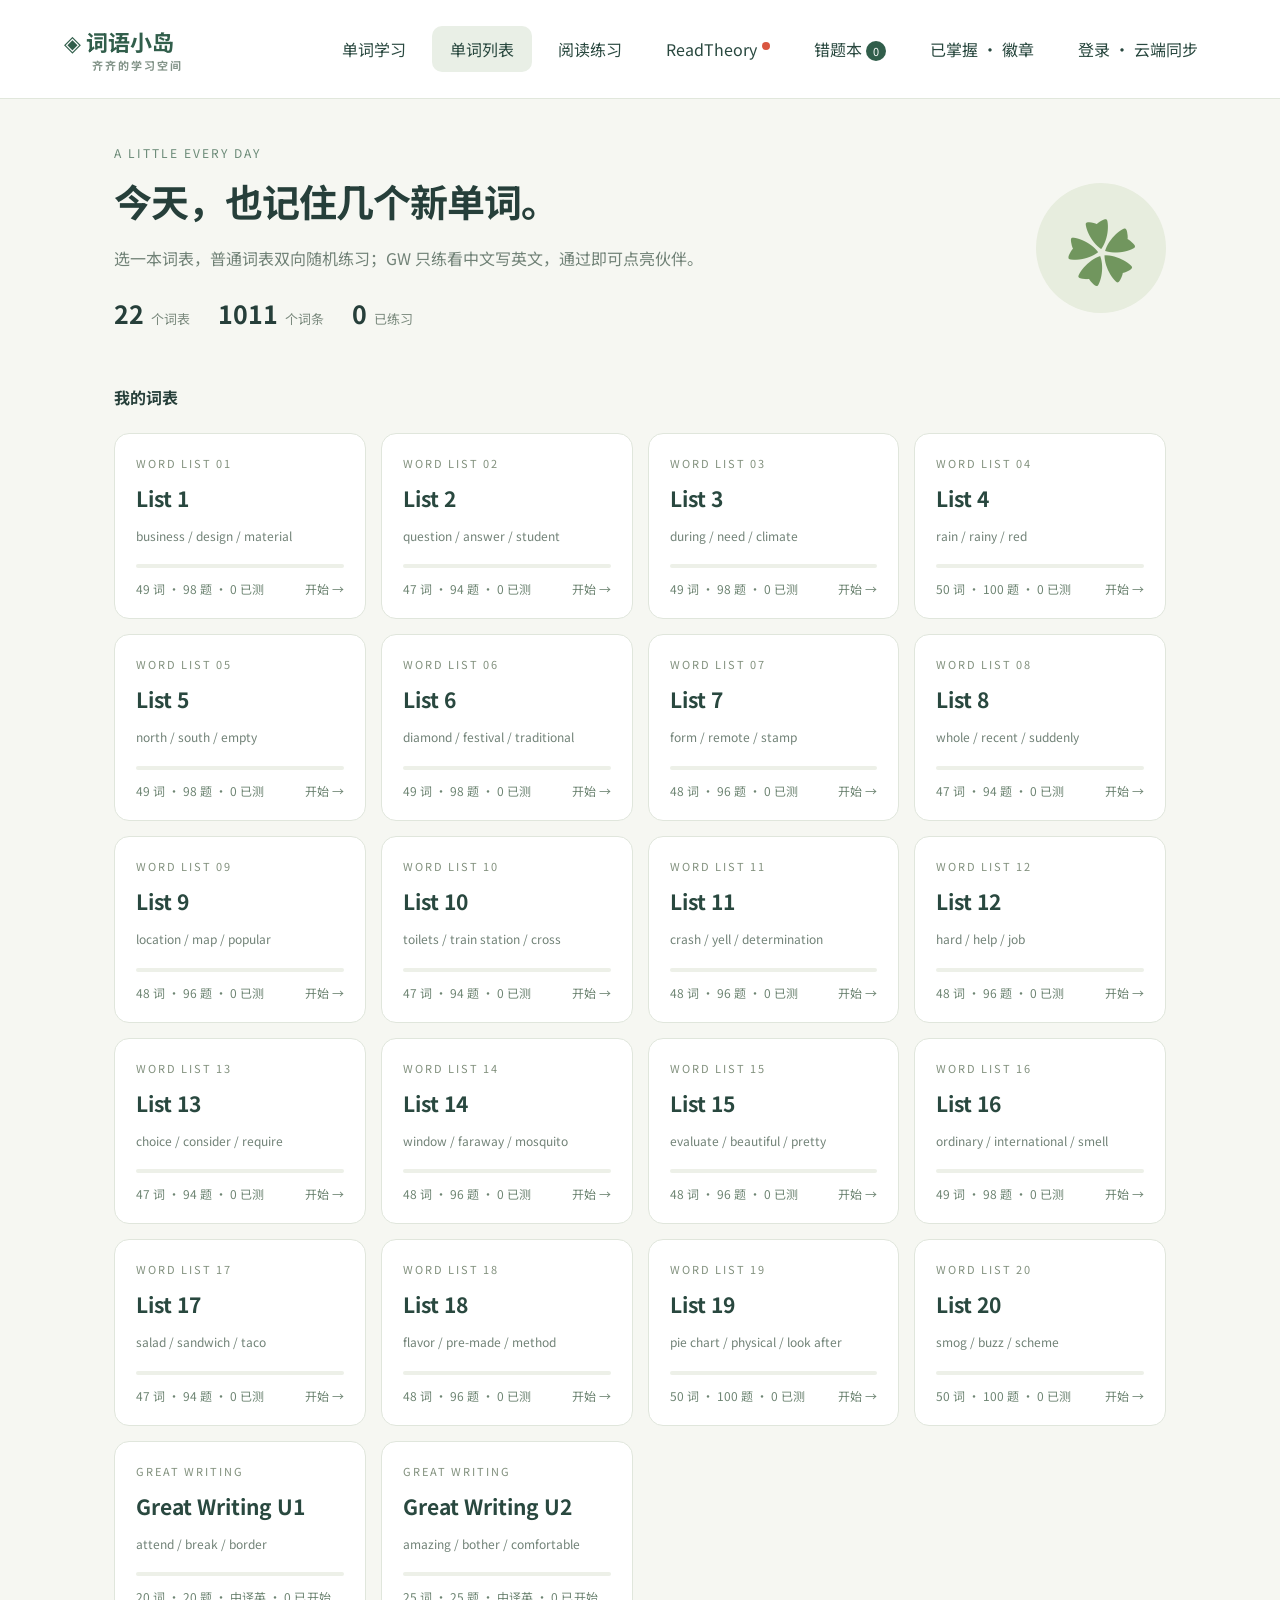
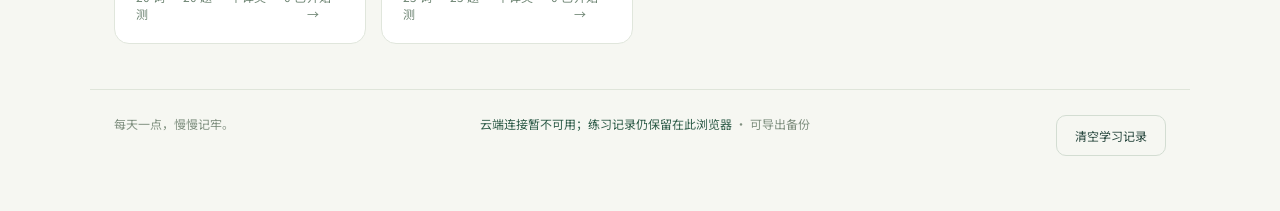
==== index.html @ cd034097 "Give each of the 99 penguins a name Shown in the collection, the new-penguin popup and the island de" ====
<!doctype html>
<html lang="zh-CN"><head><meta charset="utf-8"><meta name="viewport" content="width=device-width,initial-scale=1"><meta name="description" content="齐齐的双优一段单词练习：22个词表，中英文随机练习与错题复习。"><title>词语小岛 · 齐齐的单词练习</title><link rel="stylesheet" href="style.css?v=20261118-popup"></head>
<body><header><a class="brand" href="#">◈ 词语小岛 <small>齐齐的学习空间</small></a><nav><button id="learn-nav">单词学习</button><button id="lists-nav" class="active">单词列表</button><button id="review-nav" hidden style="display:none">单词运用</button><button id="reading-nav">阅读练习</button><button id="mistakes-nav">错题本 <span id="badge">0</span></button><button id="mastered-nav">已掌握 · 徽章</button><button id="account-nav">登录 · 云端同步</button></nav></header><main id="app"></main><footer>每天一点，慢慢记牢。<span><span id="sync-status">正在连接云端…</span> · 可导出备份</span><button id="reset-nav" class="outline">清空学习记录</button></footer><script src="vocab.js?v=20261102-usage-456"></script><script src="gw-u2.js?v=20261102-usage-456"></script><script src="rabbit-data.js?v=20261102-usage-456"></script><script src="app.js?v=20261118-readtheory"></script><script src="reading-data.js?v=20261102-usage-456"></script><script src="reading-hints.js?v=20261102-usage-456"></script><script src="reading-rewards.js?v=20261102-usage-456"></script><script src="reading.js?v=20261102-usage-456"></script><script src="word-scenes.js?v=20261102-usage-456"></script><script src="learning.js?v=20261102-usage-456"></script><script src="usage-data.js?v=20261102-usage-456"></script><script src="usage-456.js?v=20261102-usage-456"></script><script src="usage.js?v=20261102-usage-456"></script><script src="island-free.js?v=20261102-usage-456"></script><script src="lexile-mountain.js?v=20261118-lexile1200"></script><script src="readtheory.js?v=20261118-names"></script><script src="cloud-config.js"></script><script src="cloud-sync.js?v=20261118-sync-fix"></script></body></html>
---- style.css ----
@import url('https://fonts.googleapis.com/css2?family=Noto+Sans+SC:wght@400;500;600;700&display=swap');
:root{font-family:'Noto Sans SC',system-ui,sans-serif;color:#263f3a;background:#f6f7f2;font-synthesis:none}*{box-sizing:border-box}body{margin:0}button,input,select{font:inherit}button{cursor:pointer;border:0;border-radius:10px;padding:11px 18px;background:#e8eee6;color:#29483f}button:hover{filter:brightness(.96)}button:disabled{opacity:.5;cursor:default}button.primary{background:#315e4b;color:white}button.outline{background:transparent;border:1px solid #d3ddd2}header{padding:25px max(5vw,20px);display:flex;align-items:center;justify-content:space-between;background:#fff;border-bottom:1px solid #e1e7dc}.brand{font-weight:700;font-size:22px;color:#315e4b;text-decoration:none}.brand small{display:block;font-size:11px;color:#819287;margin-left:28px;letter-spacing:2px}nav{display:flex;gap:8px}nav button{background:transparent}nav .active{background:#e9efe6}#badge{background:#315e4b;color:white;border-radius:30px;padding:2px 7px;font-size:11px}main{max-width:1100px;margin:45px auto;padding:0 24px;min-height:70vh}.eyebrow{font-size:12px;letter-spacing:2px;color:#6b8a77}h1{font-size:38px;letter-spacing:-1px;margin:12px 0}p{line-height:1.8;color:#718277}.hero{display:flex;justify-content:space-between;align-items:center;margin-bottom:32px}.hero-art{font-size:70px;background:#e7edde;border-radius:50%;width:130px;height:130px;display:grid;place-items:center;color:#71965e;transform:rotate(-10deg)}.stats{display:flex;gap:28px;margin:22px 0}.stats strong{font-size:25px;margin-right:7px}.stats span{color:#7b8a7e;font-size:13px}.toolbar{display:flex;gap:12px;align-items:center;justify-content:space-between;margin:24px 0;flex-wrap:wrap}.mode{display:flex;gap:5px;background:#e7ece3;padding:5px;border-radius:13px}.mode button{background:transparent;font-size:13px}.mode .selected{background:white;box-shadow:0 2px 4px #263f3a0d}.grid{display:grid;grid-template-columns:repeat(4,1fr);gap:15px}.list{background:white;border:1px solid #e0e6dc;text-align:left;padding:21px;border-radius:15px;transition:transform .15s}.list:hover{transform:translateY(-3px);border-color:#8aa78d}.list .num{font-size:11px;color:#82917e;letter-spacing:2px}.list h2{margin:12px 0;font-size:21px}.list p{font-size:12px;white-space:nowrap;overflow:hidden;text-overflow:ellipsis;margin:0 0 18px}.progress{height:4px;background:#edf0e8;border-radius:3px;margin:12px 0}.progress i{display:block;height:100%;background:#8aa772;border-radius:3px}.list-bottom{display:flex;justify-content:space-between;font-size:12px;color:#6e8573}.back{padding-left:0;background:transparent;color:#698074}.practice{max-width:720px;margin:20px auto}.practice-head{display:flex;justify-content:space-between;font-size:13px;color:#6d8174;margin:20px 0}.card{background:white;border:1px solid #e0e6da;padding:40px;border-radius:22px;box-shadow:0 12px 40px #24483705}.prompt{font-size:38px;line-height:1.4;margin:24px 0 30px;word-break:break-word}.answer{width:100%;padding:17px;border:1px solid #cdd8cc;border-radius:12px;background:#fafbf7;outline:none;font-size:19px}.answer:focus{border-color:#547959;box-shadow:0 0 0 3px #e7efdf}.actions{display:flex;gap:10px;margin-top:20px;flex-wrap:wrap}.feedback{margin-top:24px;padding:20px;background:#edf4e9;border-radius:12px;line-height:1.8}.feedback.wrong{background:#fbf0e7}.feedback p{margin:8px 0;font-size:14px}.translation{font-size:22px;font-weight:600}.hint{font-size:12px;color:#8a978a}.empty{text-align:center;padding:60px 20px;background:#fff;border-radius:20px}.mistake{display:flex;align-items:center;justify-content:space-between;padding:22px;background:white;border:1px solid #e1e7dd;border-radius:14px;margin:12px 0;gap:20px}.mistake strong{font-size:20px}.mistake p{margin:5px 0;font-size:13px}.mistake small{color:#8a978a}.mistake button{white-space:nowrap;font-size:12px}footer{max-width:1100px;margin:30px auto;padding:25px 24px;border-top:1px solid #dfe5da;font-size:12px;color:#809080;display:flex;justify-content:space-between;gap:12px}select{padding:10px;border:1px solid #d4dfcf;border-radius:10px;background:white;color:#315e4b}a{color:#315e4b}:focus-visible{outline:3px solid #a5bc8b;outline-offset:3px}@media(max-width:800px){.grid{grid-template-columns:repeat(2,1fr)}h1{font-size:30px}.hero-art{width:90px;height:90px;font-size:45px}.card{padding:25px}.prompt{font-size:30px}header{padding:18px}.brand{font-size:18px}.brand small{font-size:9px}nav button{padding:9px;font-size:12px}footer{flex-direction:column}}@media(max-width:420px){main{padding:0 16px;margin-top:30px}.hero-art{display:none}.list{padding:16px}.stats{gap:15px}.stats strong{font-size:21px}.mistake{align-items:flex-start;flex-direction:column}}

.verification{background:#fff5dc;border:1px solid #eedca9;border-radius:12px;padding:16px;margin:14px 0}.verification strong{font-size:14px;color:#8b631f}.verification .actions button{font-size:12px}

.reward-summary{display:flex;align-items:center;gap:24px;background:#f0e8d8;border:1px solid #e5d8bd;border-radius:22px;padding:24px;margin:25px 0}.reward-summary svg{width:110px}.reward-summary>div:last-child{flex:1}.reward-summary strong{font-size:30px}.badge-grid{display:grid;grid-template-columns:repeat(4,1fr);gap:14px}.capy-badge{border-radius:18px;padding:18px;text-align:center;display:flex;align-items:center;flex-direction:column;gap:8px;border:1px solid #e1d5b8;background:#fff8e8}.capy-badge svg{width:100px}.capy-badge small{color:#8c7855}.capy-badge.locked{filter:grayscale(1);opacity:.4;background:#fff}.reward-toast{position:fixed;bottom:24px;left:50%;transform:translateX(-50%);padding:18px 24px;border-radius:16px;background:#315e4b;color:white;z-index:10;box-shadow:0 8px 24px #0002;max-width:90vw;text-align:center}header nav{flex-wrap:wrap;justify-content:flex-end}@media(max-width:650px){.badge-grid{grid-template-columns:repeat(2,1fr)}header{gap:12px;flex-wrap:wrap}.reward-summary{padding:18px;gap:12px}.reward-summary svg{width:75px}.reward-summary strong{font-size:24px}}

.capy-art{display:inline-block;width:120px;aspect-ratio:4/5;background-image:url("assets/capybara-atlas.png");background-size:500% 400%;background-repeat:no-repeat;flex-shrink:0}.capy-badge .capy-art{width:120px}.reward-summary .capy-art{width:100px}@media(max-width:650px){.reward-summary .capy-art{width:75px}}

.account-card{max-width:650px;margin:30px auto}.account-card label{display:block;margin:18px 0 8px}.account-card h1{font-size:30px}#sync-status{color:#315e4b}

.pronunciation{display:inline-block;margin:6px 0 6px 8px;padding:6px 10px;border-radius:10px;background:#edf3ec;color:#356444;font-size:14px;text-decoration:none}.pronunciation:hover{background:#dce8da}.pronunciation:focus-visible{outline:2px solid #356444;outline-offset:3px}

.team-grid{display:grid;grid-template-columns:repeat(auto-fit,minmax(180px,1fr));gap:14px;margin-bottom:28px}.team-card{padding:18px;border:1px solid #e4e7dc;border-radius:18px;background:#faf8ef}.team-card h3{margin:10px 0}.team-scene{font-size:30px}.team-complete{background:#e6f1de;border-color:#9db98a}.mystery-egg{font-size:88px;display:block;padding:16px}.hatch-overlay{position:fixed;inset:0;background:#243127aa;z-index:1000;display:grid;place-items:center;padding:20px}.hatch-card{background:#fffaf0;border-radius:24px;padding:28px;text-align:center;width:min(360px,100%);box-shadow:0 20px 80px #0003}.hatch-egg{font-size:100px;animation:egg-hatch 1.1s forwards}.hatch-reveal{height:0;overflow:hidden;animation:capy-reveal .3s 1.1s forwards}.hatch-reveal .capy-art{margin:auto}@keyframes egg-hatch{20%,60%{transform:rotate(-12deg)}40%,80%{transform:rotate(12deg)}100%{height:0;opacity:0;overflow:hidden}}@keyframes capy-reveal{to{height:150px}}@media(prefers-reduced-motion:reduce){.hatch-egg{display:none}.hatch-reveal{animation:none;height:150px}}

.island-preview{display:block;width:100%;padding:0;border:0;border-radius:14px;overflow:hidden;background:#fff6df}.island-art{display:block;aspect-ratio:1;background-image:url(assets/capybara-worlds-v1.webp);background-size:300% 200%;background-repeat:no-repeat;width:100%}.island-preview.island-locked{filter:grayscale(1);opacity:.5;cursor:default}.island-preview:not(:disabled):hover{box-shadow:0 0 0 3px #87a76b}.island-modal{width:min(620px,100%);max-height:92vh;overflow:auto}.island-modal .island-art{border-radius:16px}

.island-workspace{display:grid;grid-template-columns:minmax(0,2fr) minmax(240px,1fr);gap:20px;align-items:start}.island-stage{position:relative;isolation:isolate;overflow:hidden;border-radius:20px}.island-spot{position:absolute;transform:translate(-50%,-65%);padding:0;width:17%;aspect-ratio:1;border:2px dashed #fff9;border-radius:50%;background:#fff7;color:#456a44;font-size:26px}.island-spot.occupied{background:transparent;border-color:transparent}.island-spot .capy-art{width:100%;max-width:100px;height:auto;margin:0;filter:drop-shadow(0 3px 2px #0003)}.island-spot small{display:block;background:#fff9;border-radius:8px;color:#243f2a;font-size:clamp(10px,1.5vw,14px);padding:2px;line-height:1.1}.island-spot:hover,.island-spot:focus-visible{outline:3px solid #e5b33d;outline-offset:2px}.island-controls select{display:block;width:100%;margin:12px 0;padding:10px;max-width:100%}@media(max-width:750px){.island-workspace{grid-template-columns:1fr}}

header nav{flex-wrap:wrap}.reading-workspace{display:grid;grid-template-columns:minmax(0,1fr) minmax(0,1fr);gap:28px;align-items:start}.reading-passage{position:sticky;top:20px;max-height:85vh;overflow:auto;font-size:18px;line-height:1.85}.reading-passage p{position:relative;padding-left:24px;color:#25392d}.paragraph-number{position:absolute;left:0;top:3px;font-size:11px;color:#879380}.reading-passage h2{font-family:Georgia,serif;line-height:1.4}.reading-question{margin:0 0 24px;padding:20px;min-width:0;border:1px solid #e1e6db}.reading-question legend{font-weight:600;line-height:1.6;padding:0 8px;max-width:100%}.reading-option{display:flex;gap:10px;align-items:flex-start;padding:11px 10px;margin:6px 0;border:1px solid #e3e6dc;border-radius:10px;cursor:pointer;line-height:1.6}.reading-option input{width:18px;min-width:18px;height:18px;margin:4px 0 0;accent-color:#56764d}.reading-option:has(input:checked){background:#edf3e9;border-color:#668560}.reading-option:focus-within{outline:2px solid #668560}.reading-option.correct-option{background:#e4f1dc;border-color:#88ad76}.reading-wrong{border-color:#d5a195}.reading-verdict{font-size:14px;line-height:1.7}.reading-result{padding:20px;background:#edf3e5;border-radius:16px;margin:0 0 24px}#reading-message{color:#a34132}.reading-list h2{font-size:22px;line-height:1.4}@media(max-width:800px){.reading-workspace{grid-template-columns:1fr}.reading-passage{position:static;max-height:none}.reading-question{padding:14px}.reading-passage{font-size:17px}}

.reading-decor{display:block;width:100%;aspect-ratio:1;background-image:url(assets/reading-decor-atlas-v1.png);background-size:600% 800%;background-repeat:no-repeat}.decor-inventory{display:grid;grid-template-columns:repeat(auto-fill,minmax(115px,1fr));gap:14px;padding:16px 0}.decor-inventory article{background:#fffaf0;padding:12px;border-radius:14px}.decor-inventory strong,.decor-inventory small{display:block;margin-top:7px}.decor-inventory small{font-size:12px}.reading-rewards{background:#f9f5e8;padding:20px;border-radius:18px;margin:20px 0 28px}.reading-rewards summary{cursor:pointer;padding:8px 0}.reading-rewards p{line-height:1.7}.decor-spot{width:14%;z-index:2}.decor-spot .reading-decor{filter:drop-shadow(0 3px 2px #0002)}.decor-spot small{font-size:10px}.island-controls button[aria-pressed=true]{background:#d9e8d0;border-color:#739567}.reading-strategy{padding:10px;background:#f7f4e9;border-radius:10px;font-size:14px;line-height:1.8}.reading-strategy summary{cursor:pointer}.reading-result #reading-cooldown{line-height:1.7}

.reading-earned{display:flex;gap:16px;flex-wrap:wrap;margin:14px 0}.reading-earned>div{width:110px;text-align:center}.reading-earned small{display:block}

.reading-strategy p{white-space:pre-line}.special-mini{display:block;position:relative;border-radius:16px;background:radial-gradient(ellipse at 50% 65%,#fff9b5 0%,#f4d9a9 45%,#d9c8ee 100%);box-shadow:inset 0 0 0 2px #d7ac55;padding:8px}.special-marker{display:block;font-size:10px;color:#704b12;letter-spacing:1px}.special-collection-card{border:2px solid #d9ac50;box-shadow:0 5px 14px #d7ad5526}.special-card-button{display:block;border:0;background:transparent;width:100%;padding:0}.special-reveal-button{margin-top:8px;font-size:12px;padding:7px 10px;border-color:#c6a24e;background:#fff6db}.reward-ceremony-overlay{position:fixed;inset:0;z-index:1200;background:#19132be8;display:grid;place-items:center;padding:18px;backdrop-filter:blur(5px)}.reward-ceremony{position:relative;width:min(540px,100%);max-height:94vh;overflow:auto;border:2px solid #e4c578;border-radius:24px;background:linear-gradient(#fff9e9,#eee6f7);padding:24px;text-align:center;box-shadow:0 0 70px #e6c16b33}.ceremony-close{position:absolute;right:12px;top:10px;border:0;background:transparent;font-size:26px;padding:4px 10px}.ceremony-eyebrow{color:#896327;letter-spacing:2px;font-size:12px;margin:12px 0}.reward-ceremony h2{font-size:28px;margin:10px 0 18px}.ceremony-world{position:relative;overflow:hidden;border-radius:18px;isolation:isolate}.ceremony-world .island-art{filter:saturate(.85);opacity:.9}.ceremony-relic{position:absolute;left:50%;top:42%;transform:translate(-50%,-10%);width:40%;filter:drop-shadow(0 8px 10px #2228);animation:relic-arrive .6s ease-out}.ceremony-relic:before{content:'';position:absolute;inset:-30%;border-radius:50%;background:radial-gradient(#fffad7aa,#ffce6255,transparent 70%);z-index:-1}.ceremony-stars{position:absolute;left:8%;right:8%;top:28%;color:#ffea9c;font-size:40px;text-shadow:0 0 16px #b98205;letter-spacing:16px;animation:ceremony-spark 2.3s ease-in-out infinite}.ceremony-chest{position:absolute;left:50%;top:57%;transform:translate(-50%,-25%);width:34%;height:22%;border:4px solid #604024;border-radius:18px 18px 10px 10px;background:linear-gradient(90deg,#986036,#d7944a,#986036);box-shadow:0 10px 20px #0004;display:grid;place-items:center;color:#ffe59e;font-size:40px}.ceremony-chest:before{content:'';position:absolute;inset:10% 38%;border-left:7px solid #e8bd57;border-right:7px solid #e8bd57}.ceremony-chest span{z-index:1}.ceremony-world-name{font-weight:600;color:#795d29}.ceremony-caption{font-size:11px;color:#7e7d77}.special-placed{isolation:isolate}.special-placed:before{content:'';position:absolute;inset:0;border-radius:50%;background:radial-gradient(#fff4a9aa,#ffd96e55,transparent 72%);z-index:-1}.special-placed:after{content:'✦';position:absolute;right:-4px;top:-4px;color:#bd850b;text-shadow:0 0 3px #fff;font-size:18px}@keyframes relic-arrive{from{opacity:0;transform:translate(-50%,20%) scale(.5)}to{opacity:1;transform:translate(-50%,-10%) scale(1)}}@keyframes ceremony-spark{50%{opacity:.5;transform:scale(.94)}}@media(prefers-reduced-motion:reduce){.ceremony-relic,.ceremony-stars{animation:none}}



.free-island-stage{cursor:crosshair}.free-island-piece{cursor:grab;touch-action:none;user-select:none}.free-island-piece.is-dragging{cursor:grabbing;opacity:.9}.free-island-piece.free-selected{outline:2px solid #f0c654;outline-offset:2px}.free-island-piece .reading-decor,.free-island-piece .capy-art,.free-island-piece small{pointer-events:none}

/* Separate square rabbit cells keep ears and props clear of adjacent sprites. */
.rabbit-art{background-image:none;display:inline-flex;align-items:flex-end}.rabbit-tile{display:block;width:100%;aspect-ratio:1;background-image:url(assets/rabbit-stickers-v1.png);background-size:300% 200%;background-repeat:no-repeat}.island-controls option.partner-on-island{color:#27694e;font-weight:700}.island-controls option.partner-in-collection{color:#526477}.rabbit-collection{margin:30px 0}.rabbit-collection .capy-badge{background:#fff1f2;border-color:#eed1d7}

.study-steps{display:flex;flex-wrap:wrap;gap:10px;margin:24px 0}.study-steps span{padding:10px 14px;border-radius:20px;background:#e9eee2;color:#46654e;font-size:14px}.study-list .actions{gap:6px}.study-list button{font-size:13px}.study-english h1{font-size:46px;overflow-wrap:anywhere;letter-spacing:0;margin:18px 0 5px}.study-phonetic{color:#7a867c}.study-chinese{font-size:24px;margin:24px 0;min-height:45px}.study-example{background:#f4f5ec;border-radius:12px;padding:16px;margin:22px 0}.study-example p{color:#465f52;margin-bottom:0}.study-covered{border:2px dashed #bbccb8;border-radius:12px;padding:22px;color:#687f6c;font-size:19px;background:#f5f8f1}.study-card label{font-size:13px;color:#687e6e}.study-card textarea{display:block;width:100%;min-height:72px;resize:vertical;margin:10px 0;border:1px solid #d3dece;border-radius:10px;padding:12px;font:inherit}.study-rating{justify-content:space-between}.study-recall button[aria-pressed=true]{background:#d7e6ca}@media(max-width:500px){.study-english h1{font-size:36px}.study-practice .toolbar{gap:6px}.study-practice .toolbar button{font-size:12px;padding:10px}.study-chinese{font-size:21px}}

.study-buds{display:flex;gap:12px;justify-content:center;margin:20px 0;font-size:25px}.study-scene{display:flex;gap:14px;padding:16px;border-radius:14px;background:#fff4df;margin:20px 0}.study-scene>span{font-size:38px}.study-scene strong{font-size:14px;color:#7a643c}.study-scene p{margin:6px 0 0;color:#705f43;font-size:14px}.study-rating{gap:8px}.study-rating button{flex:1;min-width:90px}.study-flower{font-size:90px;animation:study-bloom .7s ease-out}.study-complete{max-width:720px;margin:30px auto}.study-complete .actions{justify-content:center}@keyframes study-bloom{from{transform:scale(.3) rotate(-20deg);opacity:0}to{transform:scale(1);opacity:1}}@media(prefers-reduced-motion:reduce){.study-flower{animation:none}}

.study-illustration{margin:22px 0;border-radius:16px;overflow:hidden;background:#fff6e7}.study-illustration img{display:block;width:100%;height:auto;aspect-ratio:3/2;object-fit:contain}

.study-buds{gap:clamp(3px,1vw,12px);font-size:clamp(18px,4.8vw,25px);flex-wrap:wrap}.study-example .study-example-en{margin:12px 0 0}.study-example .study-example-zh{margin:8px 0 0;color:#728174;font-size:14px}

.vocab-example .study-example-en{margin:10px 0 0}.vocab-example .study-example-zh{margin:6px 0 0;color:#718277}

.mistake>div:first-child{flex:1;min-width:0}.mistake-picture{width:min(100%,640px);margin-top:12px}.mistake-picture img{display:block;width:100%;height:auto;border-radius:12px}

.usage-context{font-size:clamp(20px,3vw,27px);line-height:1.7;white-space:pre-line}.usage-options{display:grid;gap:12px;margin:24px 0}.usage-options button{text-align:left;min-height:54px;font-size:19px;white-space:normal;overflow-wrap:anywhere}.usage-options button[aria-pressed=true]{border:2px solid var(--accent,#8a683e)}.usage-options button:disabled{opacity:1}.usage-options strong{margin-right:12px}
.rt-go{display:flex;gap:14px;align-items:center;flex-wrap:wrap;margin:22px 0}a.button{display:inline-block;padding:13px 22px;border-radius:10px;text-decoration:none;font-weight:600}a.button.primary{background:#315e4b;color:#fff}.stats{flex-wrap:wrap}.rt-section{padding:24px;margin:0 0 18px}.rt-section h2{margin:0 0 14px;font-size:19px}.rt-badges{display:grid;grid-template-columns:repeat(auto-fill,minmax(88px,1fr));gap:10px}.rt-badge{text-align:center;padding:12px 6px;border-radius:14px;background:#f1f3ee;opacity:.6}.rt-badge.earned{background:#f9f0d6;opacity:1}.rt-badge span{font-size:30px;display:block}.rt-badge small{font-size:12px;color:#55695c}.rt-today{padding:28px;margin:22px 0;background:#fffaf0;border-color:#efe2bf}.rt-today.complete{background:#eef6e8;border-color:#b9d3a8}.rt-today h2{margin:0 0 16px}.rt-steps{list-style:none;padding:0;margin:0}.rt-steps li{display:flex;justify-content:space-between;align-items:center;gap:14px;padding:16px 0;border-top:1px solid #eadfc4;flex-wrap:wrap}.rt-steps li>div{display:flex;flex-direction:column;gap:10px;align-items:flex-start}.rt-steps strong{font-size:18px}.rt-steps li.checked strong{color:#5f8a52}.rt-check{min-height:52px;padding:12px 22px;font-size:17px;border:2px solid #315e4b;background:#fff;color:#315e4b;border-radius:999px}.rt-check[aria-pressed=true]{background:#5f8a52;border-color:#5f8a52;color:#fff}.rt-week{display:grid;grid-template-columns:repeat(7,1fr);gap:8px}.rt-day{text-align:center;padding:10px 4px;border-radius:12px;background:#f1f3ee}.rt-day small{display:block;font-size:12px;color:#7b8a7e}.rt-day span{font-size:24px}.rt-day.full{background:#f9f0d6}.rt-day.half{background:#f4f1e6}#rt-nav.rt-due::after{content:'';display:inline-block;width:8px;height:8px;margin-left:5px;border-radius:50%;background:#d9553f;vertical-align:super}.rt-quiz-total{display:flex;align-items:baseline;gap:8px;flex-wrap:wrap}.rt-quiz-total strong{font-size:44px;color:#315e4b;letter-spacing:-1px}.rt-quiz-total em{font-style:normal;font-size:14px;background:#e4f1dc;color:#3f6b38;padding:3px 10px;border-radius:999px}.rt-quiz-bar{height:10px;border-radius:6px}.rt-quiz-bar i{border-radius:6px}.rt-quiz-form{display:flex;gap:10px;align-items:flex-end;margin-top:18px;flex-wrap:wrap}.rt-quiz-form label{flex:1;min-width:200px;font-size:14px;color:#55695c}.rt-quiz-form input{display:block;width:100%;margin-top:6px;padding:12px;border:1px solid #cdd8cc;border-radius:10px;background:#fafbf7;font-size:18px}.rt-quiz-form button{min-height:50px}.rt-sticker{display:grid;place-items:center;width:100%;aspect-ratio:1;container-type:inline-size;line-height:1}.rt-sticker>span{font-size:72cqw;filter:drop-shadow(0 3px 2px #0003)}
.rt-day.can-fill,.rt-day.battery{border:0;font:inherit;cursor:pointer;width:100%;padding:10px 4px}.rt-day.can-fill{background:#eef3fb;color:#3b5a85}.rt-day.can-fill span{font-size:16px}.rt-day.battery{background:#e3eefc}
.rt-penguin{display:block;width:100%;aspect-ratio:1;background-image:url(assets/penguin-stickers-v2.webp);background-size:1000% 1000%;background-repeat:no-repeat}.rt-penguins{display:grid;grid-template-columns:repeat(auto-fill,minmax(72px,1fr));gap:8px;max-height:360px;overflow:auto;padding:4px}.rt-penguin-cell{text-align:center;background:#f7f9fc;border-radius:12px;padding:6px 4px}.rt-penguin-cell small{font-size:11px;color:#7b8a7e}.rt-penguin-cell.locked .rt-penguin{filter:brightness(0) opacity(.15)}.decor-spot .rt-penguin{filter:drop-shadow(0 3px 2px #0003)}
.rt-kp-form{display:flex;gap:10px;align-items:flex-end;flex-wrap:wrap;margin-top:16px}.rt-kp-form label{flex:1;min-width:220px;font-size:15px;color:#55695c}.rt-kp-form input{display:block;width:100%;margin-top:6px;padding:14px;border:1px solid #cdd8cc;border-radius:12px;background:#fff;font-size:20px}.rt-kp-form button{min-height:54px;font-size:17px}
.rt-mtn{position:relative;border-radius:16px;overflow:hidden;border:1px solid #d6e3ea}.rt-mtn svg{display:block;width:100%;height:auto}.rt-climber{position:absolute;width:14%;transform:translate(-50%,-92%);transition:left .8s ease,top .8s ease;text-align:center;pointer-events:none}.rt-climber .rt-penguin{filter:drop-shadow(0 3px 2px #0003)}.rt-climber-label{position:absolute;left:78%;top:52%;padding:3px 10px;border-radius:999px;background:#2f6b4a;border:2px solid #fff;box-shadow:0 2px 4px #0003;color:#fff;font-size:clamp(12px,2.2vw,16px);font-weight:800;white-space:nowrap}.rt-climber.at-top .rt-climber-label{left:50%;top:auto;bottom:-14px;transform:translateX(-50%);background:linear-gradient(#ffe27a,#f5b82e);color:#5a3b00;border-color:#fff3c4}.rt-mtn{max-width:520px;margin:0 auto}.rt-lex-summary{display:flex;align-items:baseline;gap:10px;flex-wrap:wrap;margin-top:14px}.rt-lex-summary strong{font-size:34px;color:#315e4b}.rt-lex-summary em{font-style:normal;font-size:14px;background:#e4f1dc;color:#3f6b38;padding:3px 10px;border-radius:999px}.rt-lex-summary p{flex-basis:100%;margin:0}
.rt-battery-alert{background:#eef4ff;border-color:#c9d9f5}.rt-battery-alert h2{margin:0 0 6px}.rt-battery-alert p{margin:0 0 12px;color:#4a5f7a}.rt-battery-list{display:flex;gap:10px;flex-wrap:wrap}.rt-battery-list button{min-height:50px;font-size:16px;background:#3b5a85}.rt-badge-icon{display:block;width:40px;height:40px;margin:0 auto;font-size:30px;line-height:40px}.rt-inline-penguin{display:inline-block;width:30px;vertical-align:-6px;margin-right:6px}
.rt-celebrate{position:fixed;inset:0;z-index:1300;display:grid;place-items:center;padding:16px;background:#1d2b3acc;backdrop-filter:blur(4px);animation:rt-fade .25s ease}.rt-celebrate-card{position:relative;overflow:hidden;width:min(440px,100%);background:#fffaf0;border-radius:24px;padding:28px 22px 22px;text-align:center;box-shadow:0 20px 60px #0005;animation:rt-pop .45s cubic-bezier(.2,1.4,.4,1)}.rt-celebrate-card h2{margin:4px 0 14px;font-size:24px;color:#315e4b}.rt-celebrate-card p{margin:12px 0 18px;color:#55695c}.rt-celebrate-penguins{display:flex;justify-content:center;gap:10px;flex-wrap:wrap}.rt-celebrate-penguins div{width:96px;animation:rt-pop .5s cubic-bezier(.2,1.4,.4,1) both}.rt-celebrate-penguins small{display:block;font-size:12px;color:#7b8a7e}.rt-celebrate-actions{display:flex;gap:10px;justify-content:center;flex-wrap:wrap}.rt-celebrate-actions button{min-height:48px;padding:12px 22px;font-size:16px}.rt-confetti{position:absolute;inset:0;pointer-events:none}.rt-confetti i{position:absolute;top:-12px;width:8px;height:14px;border-radius:2px;animation:rt-fall 1.6s ease-in forwards;opacity:.9}@keyframes rt-pop{from{transform:scale(.6);opacity:0}to{transform:scale(1);opacity:1}}@keyframes rt-fade{from{opacity:0}to{opacity:1}}@keyframes rt-fall{to{transform:translateY(520px) rotate(540deg);opacity:0}}@media (prefers-reduced-motion:reduce){.rt-celebrate,.rt-celebrate-card,.rt-celebrate-penguins div,.rt-confetti i{animation:none}}
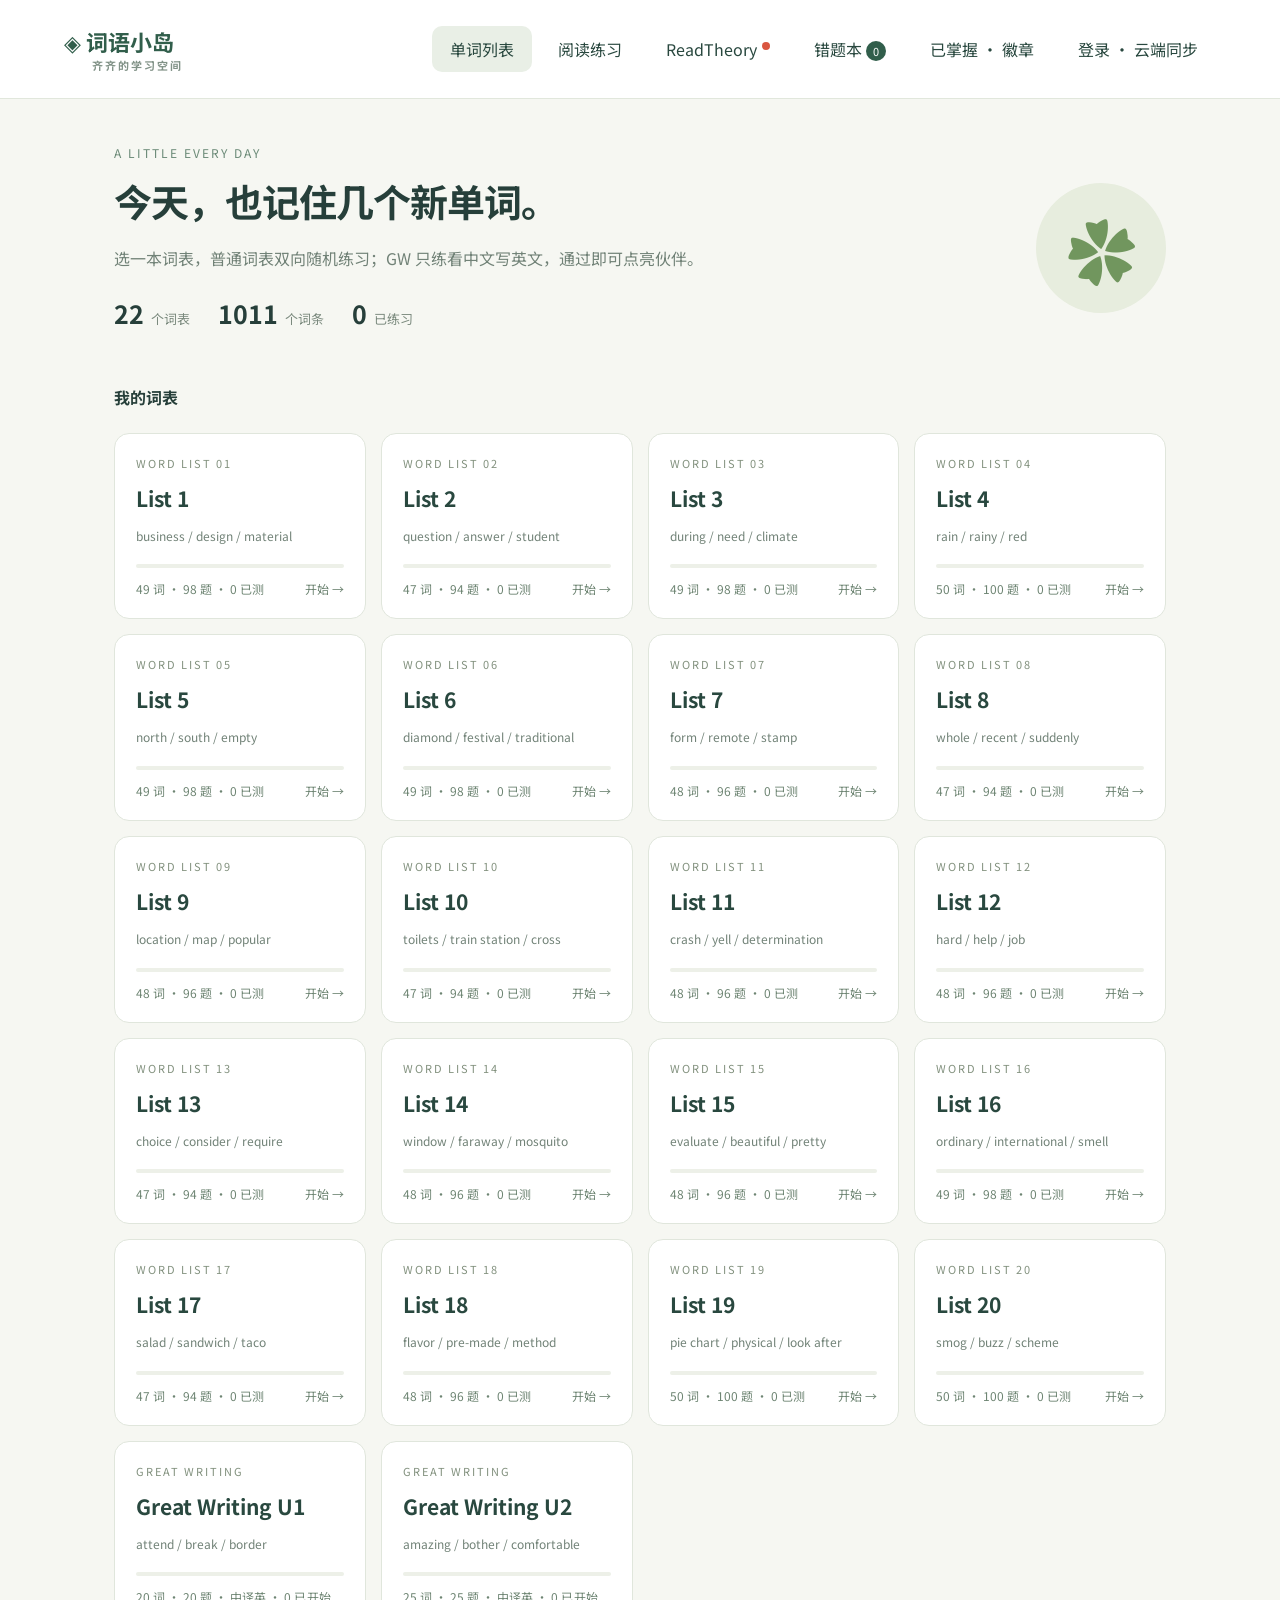
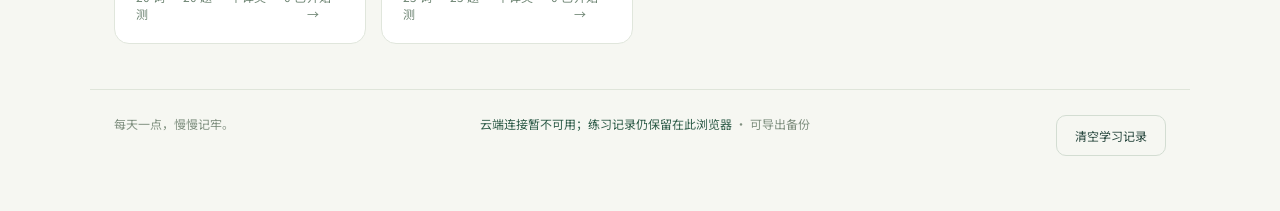
==== commit 85b14b28: "Fold word learning into practice: show a card for each new word first New words get a learning card " ====
--- a/index.html
+++ b/index.html
@@ -1,3 +1,3 @@
 <!doctype html>
-<html lang="zh-CN"><head><meta charset="utf-8"><meta name="viewport" content="width=device-width,initial-scale=1"><meta name="description" content="齐齐的双优一段单词练习：22个词表，中英文随机练习与错题复习。"><title>词语小岛 · 齐齐的单词练习</title><link rel="stylesheet" href="style.css?v=20261118-popup"></head>
-<body><header><a class="brand" href="#">◈ 词语小岛 <small>齐齐的学习空间</small></a><nav><button id="learn-nav">单词学习</button><button id="lists-nav" class="active">单词列表</button><button id="review-nav" hidden style="display:none">单词运用</button><button id="reading-nav">阅读练习</button><button id="mistakes-nav">错题本 <span id="badge">0</span></button><button id="mastered-nav">已掌握 · 徽章</button><button id="account-nav">登录 · 云端同步</button></nav></header><main id="app"></main><footer>每天一点，慢慢记牢。<span><span id="sync-status">正在连接云端…</span> · 可导出备份</span><button id="reset-nav" class="outline">清空学习记录</button></footer><script src="vocab.js?v=20261102-usage-456"></script><script src="gw-u2.js?v=20261102-usage-456"></script><script src="rabbit-data.js?v=20261102-usage-456"></script><script src="app.js?v=20261118-readtheory"></script><script src="reading-data.js?v=20261102-usage-456"></script><script src="reading-hints.js?v=20261102-usage-456"></script><script src="reading-rewards.js?v=20261102-usage-456"></script><script src="reading.js?v=20261102-usage-456"></script><script src="word-scenes.js?v=20261102-usage-456"></script><script src="learning.js?v=20261102-usage-456"></script><script src="usage-data.js?v=20261102-usage-456"></script><script src="usage-456.js?v=20261102-usage-456"></script><script src="usage.js?v=20261102-usage-456"></script><script src="island-free.js?v=20261102-usage-456"></script><script src="lexile-mountain.js?v=20261118-lexile1200"></script><script src="readtheory.js?v=20261118-names"></script><script src="cloud-config.js"></script><script src="cloud-sync.js?v=20261118-sync-fix"></script></body></html>+<html lang="zh-CN"><head><meta charset="utf-8"><meta name="viewport" content="width=device-width,initial-scale=1"><meta name="description" content="齐齐的双优一段单词练习：22个词表，中英文随机练习与错题复习。"><title>词语小岛 · 齐齐的单词练习</title><link rel="stylesheet" href="style.css?v=20261122-newword"></head>
+<body><header><a class="brand" href="#">◈ 词语小岛 <small>齐齐的学习空间</small></a><nav><button id="learn-nav" hidden style="display:none">单词学习</button><button id="lists-nav" class="active">单词列表</button><button id="review-nav" hidden style="display:none">单词运用</button><button id="reading-nav">阅读练习</button><button id="mistakes-nav">错题本 <span id="badge">0</span></button><button id="mastered-nav">已掌握 · 徽章</button><button id="account-nav">登录 · 云端同步</button></nav></header><main id="app"></main><footer>每天一点，慢慢记牢。<span><span id="sync-status">正在连接云端…</span> · 可导出备份</span><button id="reset-nav" class="outline">清空学习记录</button></footer><script src="vocab.js?v=20261102-usage-456"></script><script src="gw-u2.js?v=20261102-usage-456"></script><script src="rabbit-data.js?v=20261102-usage-456"></script><script src="app.js?v=20261122-newword"></script><script src="reading-data.js?v=20261102-usage-456"></script><script src="reading-hints.js?v=20261102-usage-456"></script><script src="reading-rewards.js?v=20261102-usage-456"></script><script src="reading.js?v=20261102-usage-456"></script><script src="word-scenes.js?v=20261102-usage-456"></script><script src="learning.js?v=20261102-usage-456"></script><script src="usage-data.js?v=20261102-usage-456"></script><script src="usage-456.js?v=20261102-usage-456"></script><script src="usage.js?v=20261102-usage-456"></script><script src="island-free.js?v=20261119-picker"></script><script src="lexile-mountain.js?v=20261118-lexile1200"></script><script src="readtheory.js?v=20261119-dashboard"></script><script src="cloud-config.js"></script><script src="cloud-sync.js?v=20261118-sync-fix"></script></body></html>
--- a/style.css
+++ b/style.css
@@ -52,3 +52,5 @@
 .rt-mtn{position:relative;border-radius:16px;overflow:hidden;border:1px solid #d6e3ea}.rt-mtn svg{display:block;width:100%;height:auto}.rt-climber{position:absolute;width:14%;transform:translate(-50%,-92%);transition:left .8s ease,top .8s ease;text-align:center;pointer-events:none}.rt-climber .rt-penguin{filter:drop-shadow(0 3px 2px #0003)}.rt-climber-label{position:absolute;left:78%;top:52%;padding:3px 10px;border-radius:999px;background:#2f6b4a;border:2px solid #fff;box-shadow:0 2px 4px #0003;color:#fff;font-size:clamp(12px,2.2vw,16px);font-weight:800;white-space:nowrap}.rt-climber.at-top .rt-climber-label{left:50%;top:auto;bottom:-14px;transform:translateX(-50%);background:linear-gradient(#ffe27a,#f5b82e);color:#5a3b00;border-color:#fff3c4}.rt-mtn{max-width:520px;margin:0 auto}.rt-lex-summary{display:flex;align-items:baseline;gap:10px;flex-wrap:wrap;margin-top:14px}.rt-lex-summary strong{font-size:34px;color:#315e4b}.rt-lex-summary em{font-style:normal;font-size:14px;background:#e4f1dc;color:#3f6b38;padding:3px 10px;border-radius:999px}.rt-lex-summary p{flex-basis:100%;margin:0}
 .rt-battery-alert{background:#eef4ff;border-color:#c9d9f5}.rt-battery-alert h2{margin:0 0 6px}.rt-battery-alert p{margin:0 0 12px;color:#4a5f7a}.rt-battery-list{display:flex;gap:10px;flex-wrap:wrap}.rt-battery-list button{min-height:50px;font-size:16px;background:#3b5a85}.rt-badge-icon{display:block;width:40px;height:40px;margin:0 auto;font-size:30px;line-height:40px}.rt-inline-penguin{display:inline-block;width:30px;vertical-align:-6px;margin-right:6px}
 .rt-celebrate{position:fixed;inset:0;z-index:1300;display:grid;place-items:center;padding:16px;background:#1d2b3acc;backdrop-filter:blur(4px);animation:rt-fade .25s ease}.rt-celebrate-card{position:relative;overflow:hidden;width:min(440px,100%);background:#fffaf0;border-radius:24px;padding:28px 22px 22px;text-align:center;box-shadow:0 20px 60px #0005;animation:rt-pop .45s cubic-bezier(.2,1.4,.4,1)}.rt-celebrate-card h2{margin:4px 0 14px;font-size:24px;color:#315e4b}.rt-celebrate-card p{margin:12px 0 18px;color:#55695c}.rt-celebrate-penguins{display:flex;justify-content:center;gap:10px;flex-wrap:wrap}.rt-celebrate-penguins div{width:96px;animation:rt-pop .5s cubic-bezier(.2,1.4,.4,1) both}.rt-celebrate-penguins small{display:block;font-size:12px;color:#7b8a7e}.rt-celebrate-actions{display:flex;gap:10px;justify-content:center;flex-wrap:wrap}.rt-celebrate-actions button{min-height:48px;padding:12px 22px;font-size:16px}.rt-confetti{position:absolute;inset:0;pointer-events:none}.rt-confetti i{position:absolute;top:-12px;width:8px;height:14px;border-radius:2px;animation:rt-fall 1.6s ease-in forwards;opacity:.9}@keyframes rt-pop{from{transform:scale(.6);opacity:0}to{transform:scale(1);opacity:1}}@keyframes rt-fade{from{opacity:0}to{opacity:1}}@keyframes rt-fall{to{transform:translateY(520px) rotate(540deg);opacity:0}}@media (prefers-reduced-motion:reduce){.rt-celebrate,.rt-celebrate-card,.rt-celebrate-penguins div,.rt-confetti i{animation:none}}
+.pick-tabs{display:flex;gap:6px;background:#e7ece3;padding:5px;border-radius:14px;margin-bottom:12px}.pick-tabs button{flex:1;background:transparent;font-weight:600}.pick-tabs button[aria-selected=true]{background:#fff;box-shadow:0 2px 4px #263f3a14;color:#315e4b}.pick-types{display:flex;gap:6px;flex-wrap:wrap;margin-bottom:10px}.pick-types button{padding:8px 14px;border-radius:999px;font-size:14px;border:1px solid #d3ddd2;background:#fff}.pick-types button[aria-pressed=true]{background:#315e4b;border-color:#315e4b;color:#fff}.pick-grid{display:grid;grid-template-columns:repeat(auto-fill,minmax(84px,1fr));gap:8px;max-height:380px;overflow:auto;padding:2px}.pick-tile{position:relative;display:flex;flex-direction:column;align-items:center;gap:2px;padding:8px 4px;border-radius:14px;background:#f7f9f4;border:2px solid transparent;text-align:center}.pick-tile.picked{border-color:#e0b43a;background:#fff8e1}.pick-art{display:block;width:60px;height:60px}.pick-art>*{width:100%!important;height:100%!important;max-width:none}.pick-art .capy-art{display:flex;align-items:flex-end;justify-content:center}.pick-tile b{font-size:12px;color:#29483f;line-height:1.3}.pick-tile small{font-size:10px;color:#8a978a;line-height:1.2;word-break:break-all}.pick-tile em{position:absolute;top:4px;right:4px;font-style:normal;font-size:9px;background:#315e4b;color:#fff;border-radius:999px;padding:1px 5px}
+.learn-card .translation{font-size:24px;margin:16px 0 8px}.learn-example{font-size:16px;color:#4d6355;background:#f4f8f1;border-radius:12px;padding:12px 14px;line-height:1.7}
